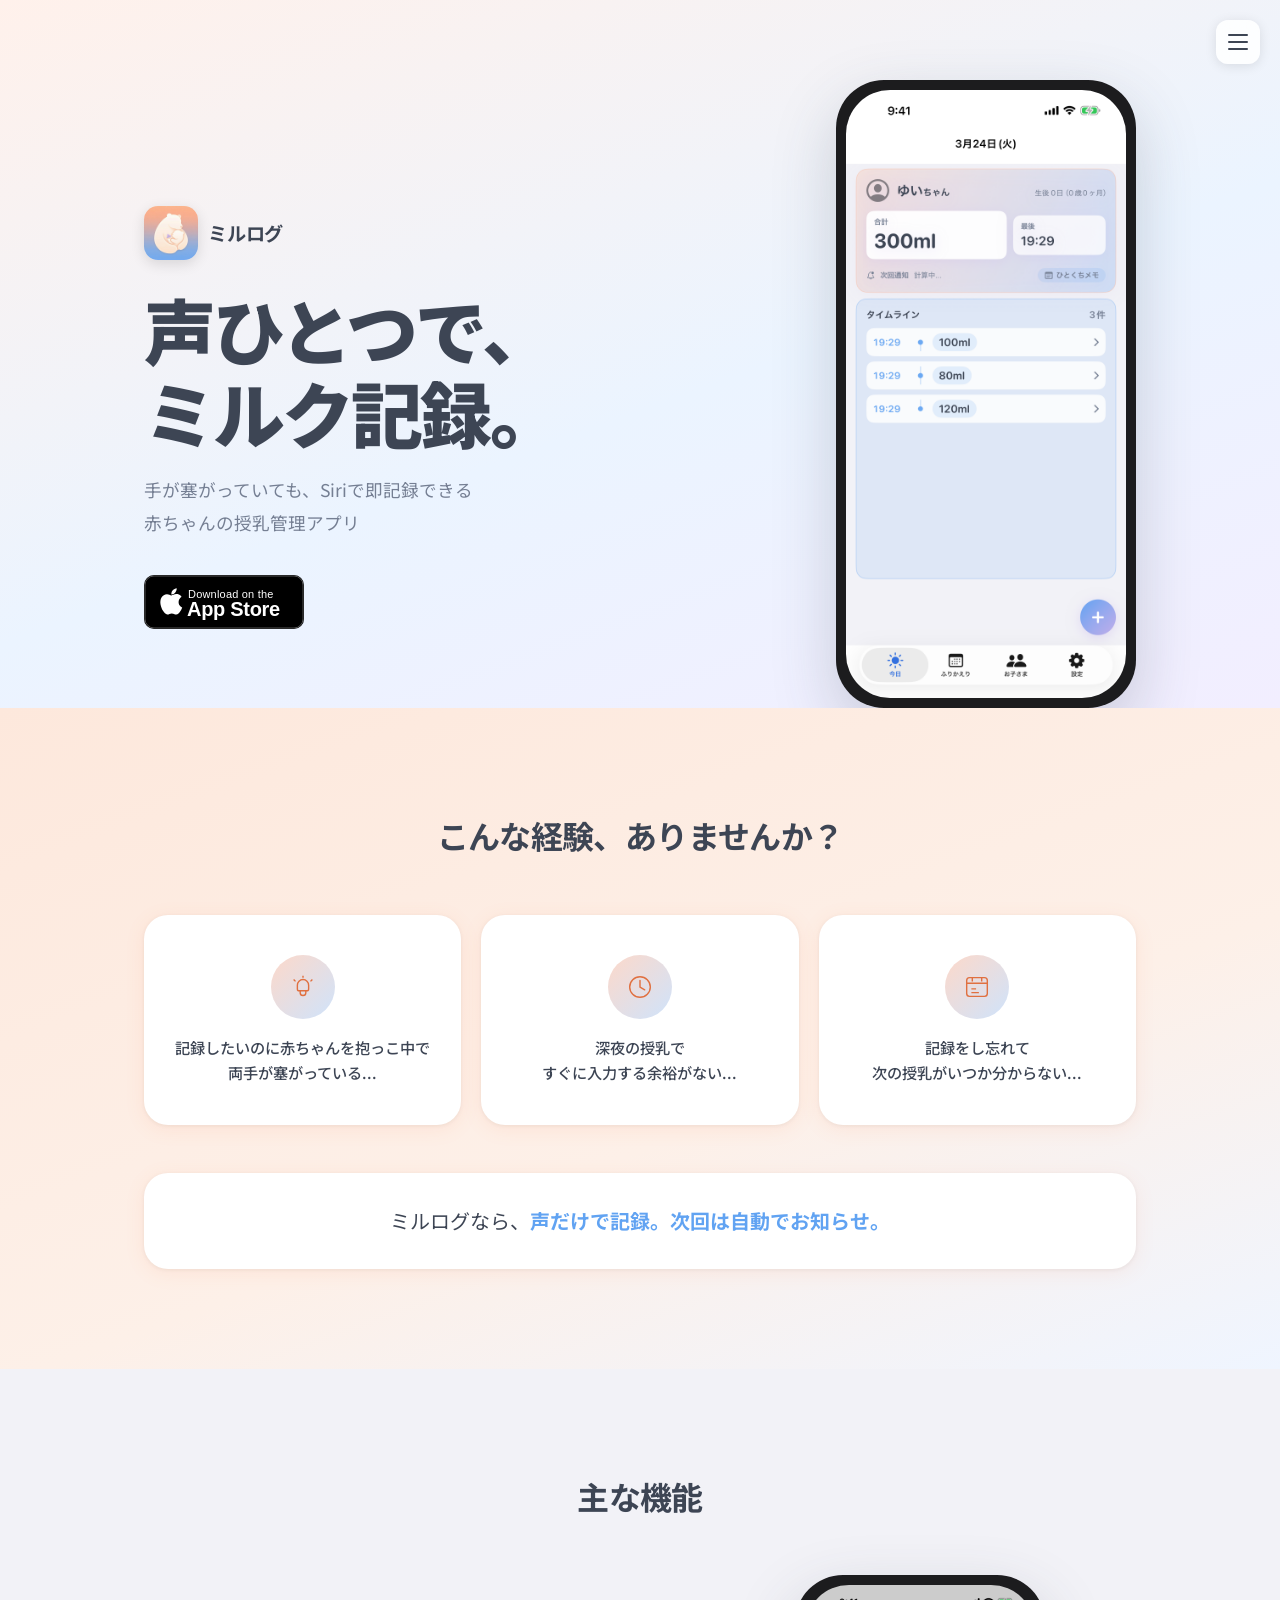
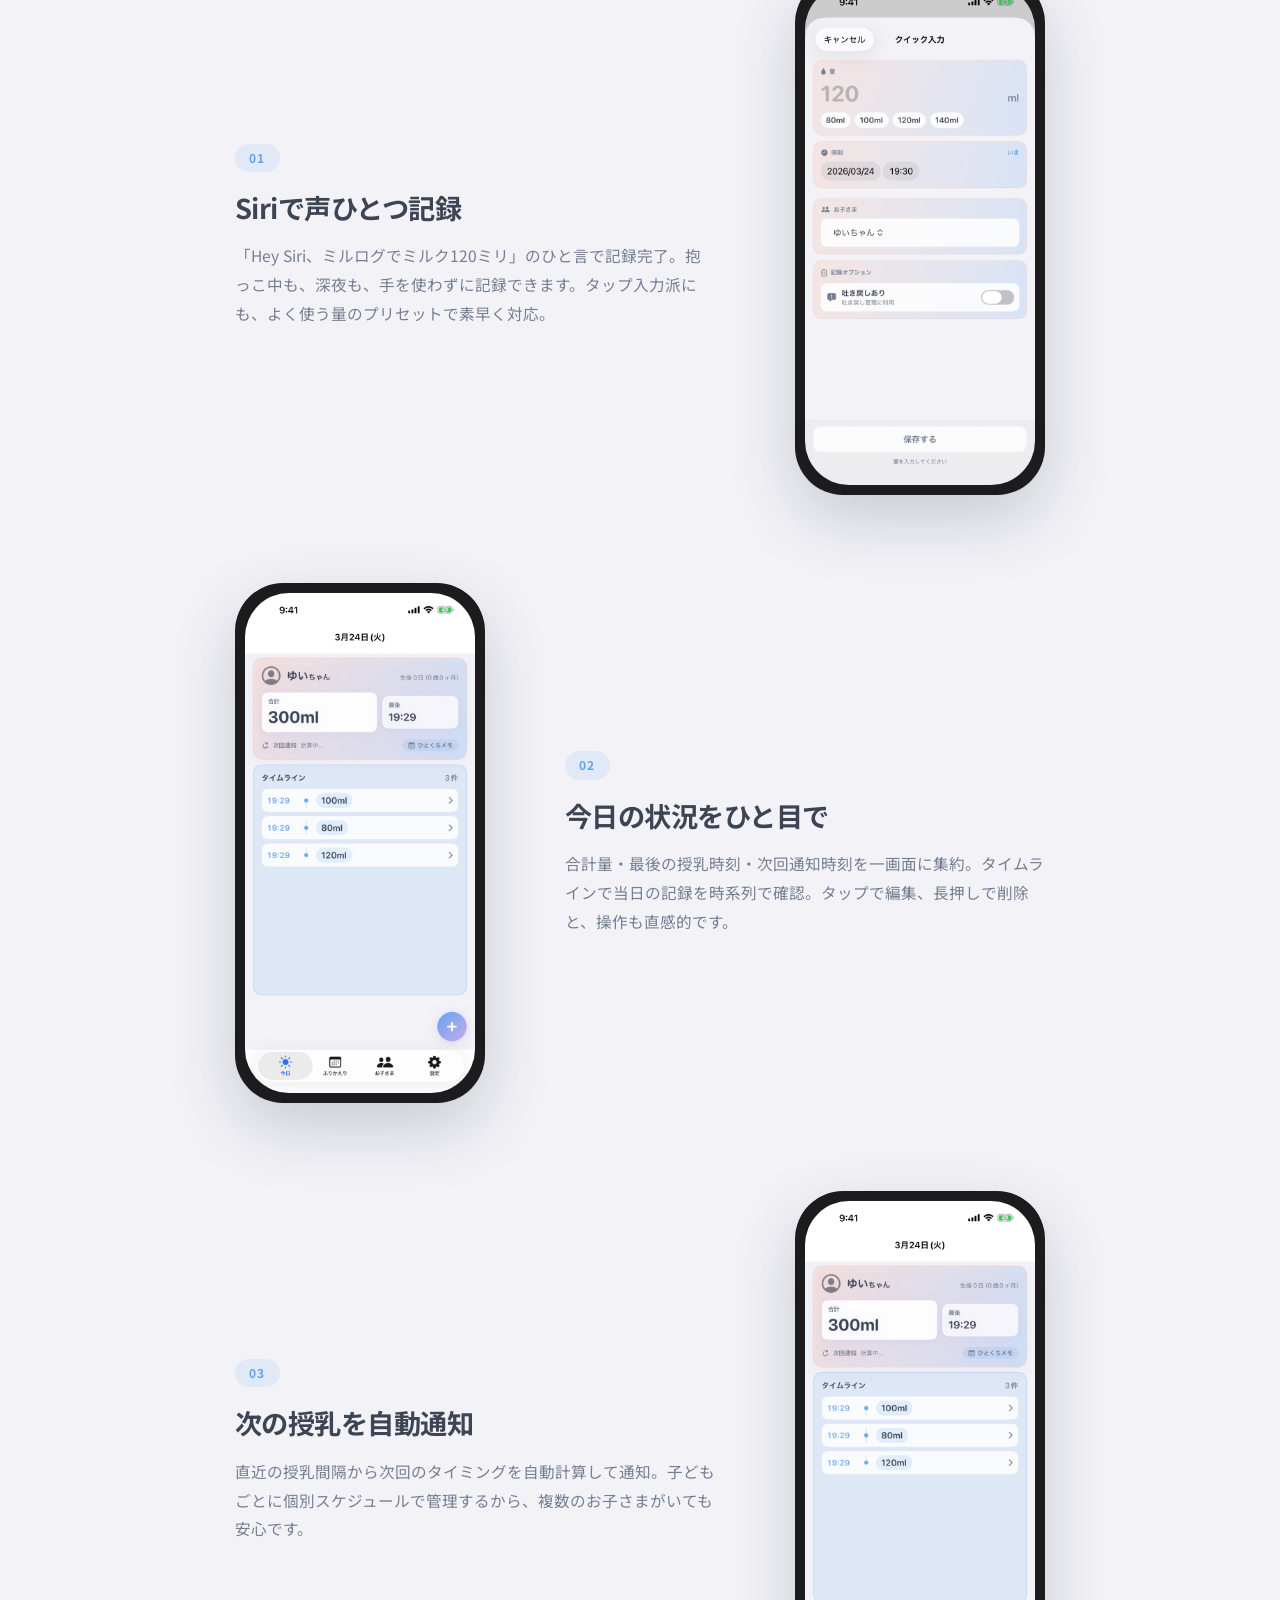
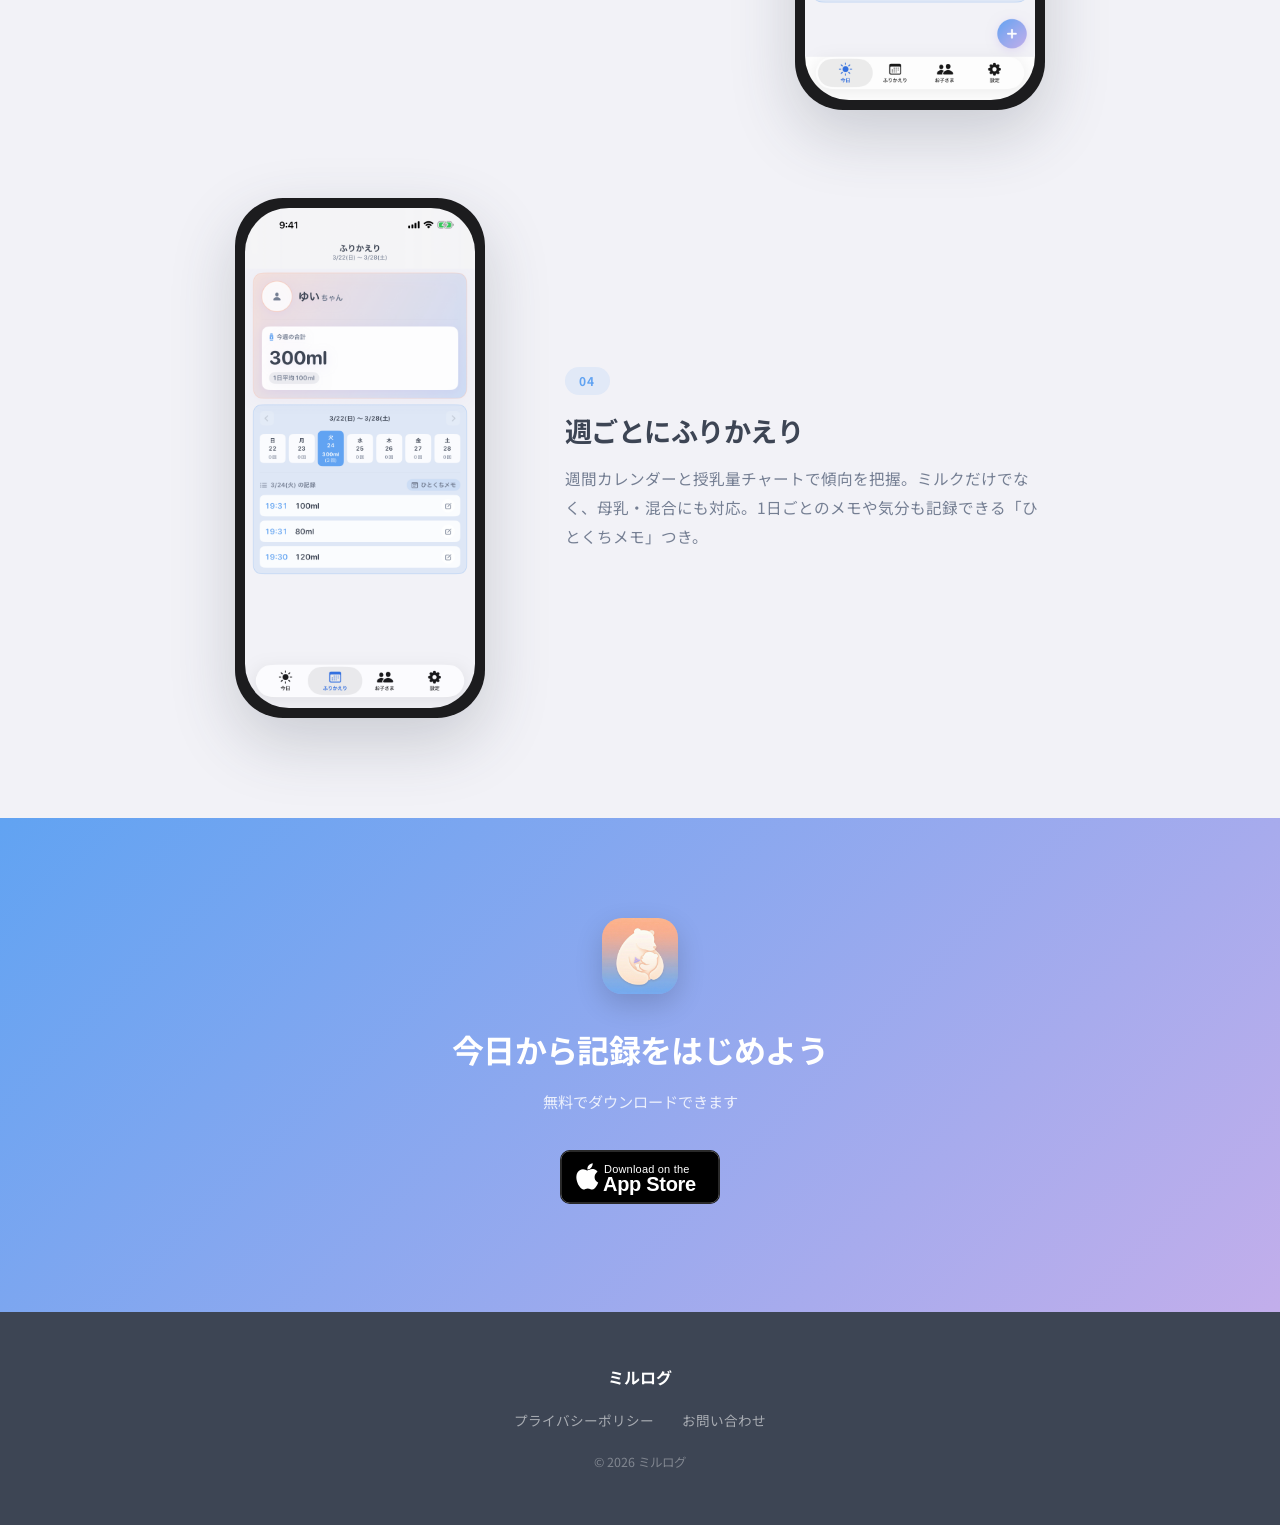
==== index.html @ da50e07a "feat: ミルログLP追加・プライバシーポリシーをprivacy/に移動 - LP (index.html / style.css) を追加 - プライバシーポリシーを docs/index.htm" ====
<!DOCTYPE html>
<html lang="ja">

<head>
  <meta charset="UTF-8">
  <meta name="viewport" content="width=device-width, initial-scale=1.0">
  <title>ミルログ - 授乳管理アプリ</title>
  <meta name="description" content="声ひとつで、ミルク記録。手が塞がっていても、Siriで即記録できる赤ちゃんの授乳管理アプリ。">
  <meta property="og:title" content="ミルログ - 授乳管理アプリ">
  <meta property="og:description" content="声ひとつで、ミルク記録。手が塞がっていても、Siriで即記録できる赤ちゃんの授乳管理アプリ。">
  <meta property="og:image" content="./assets/images/icon.png">
  <meta property="og:type" content="website">
  <meta name="twitter:card" content="summary_large_image">
  <link rel="icon" href="./assets/images/icon.png" type="image/png">
  <link rel="preconnect" href="https://fonts.googleapis.com">
  <link rel="preconnect" href="https://fonts.gstatic.com" crossorigin>
  <link href="https://fonts.googleapis.com/css2?family=Noto+Sans+JP:wght@400;500;700;900&display=swap" rel="stylesheet">
  <link rel="stylesheet" href="./style.css">
</head>

<body>

  <!-- Global Nav -->
  <header class="global-nav">
    <button class="hamburger" id="hamburger" aria-label="メニューを開く" aria-expanded="false" aria-controls="nav-menu">
      <span class="hamburger__line"></span>
      <span class="hamburger__line"></span>
      <span class="hamburger__line"></span>
    </button>
    <nav class="nav-menu" id="nav-menu" aria-hidden="true">
      <a href="#" class="nav-menu__item" id="nav-store">App Storeでダウンロード</a>
      <a href="./privacy/" class="nav-menu__item">プライバシーポリシー</a>
      <a href="https://docs.google.com/forms/d/e/1FAIpQLSebXE-oB0zj7e1wwz9V6bgFZXMlNq-PU2ME0EX8Ns8LvLQyqw/viewform"
        target="_blank" rel="noopener noreferrer" class="nav-menu__item">お問い合わせ</a>
    </nav>
  </header>
  <div class="nav-overlay" id="nav-overlay"></div>

  <!-- Hero -->
  <section class="hero">
    <div class="hero__inner container">
      <div class="hero__text">
        <div class="hero__brand">
          <img src="./assets/images/icon.png" alt="ミルログ アイコン" class="hero__app-icon">
          <span class="hero__app-name">ミルログ</span>
        </div>
        <h1 class="hero__catch">声ひとつで、<br>ミルク記録。</h1>
        <p class="hero__sub">手が塞がっていても、Siriで即記録できる<br>赤ちゃんの授乳管理アプリ</p>
        <a href="#" class="btn-badge" aria-label="App Storeからダウンロード">
          <img src="./assets/images/appstore-badge.svg" alt="Download on the App Store" class="appstore-badge">
        </a>
      </div>
      <div class="hero__mockup">
        <div class="phone-frame">
          <img src="./assets/images/screenshots/today.png" alt="ミルログ 今日の記録画面">
        </div>
      </div>
    </div>
  </section>

  <!-- Problem -->
  <section class="problem">
    <div class="container">
      <h2 class="section-title">こんな経験、ありませんか？</h2>
      <div class="problem__grid">
        <div class="problem__card">
          <div class="problem__icon-wrap">
            <svg viewBox="0 0 32 32" fill="none" stroke="currentColor" stroke-width="1.5" aria-hidden="true">
              <path d="M10 14c0-3.3 2.7-6 6-6s6 2.7 6 6v4c0 1.1-.9 2-2 2h-8c-1.1 0-2-.9-2-2v-4z" />
              <path d="M13 20v2a3 3 0 006 0v-2" />
              <path d="M16 6V4M8 10l-2-2M24 10l2-2" />
            </svg>
          </div>
          <p>記録したいのに赤ちゃんを抱っこ中で<br>両手が塞がっている...</p>
        </div>
        <div class="problem__card">
          <div class="problem__icon-wrap">
            <svg viewBox="0 0 32 32" fill="none" stroke="currentColor" stroke-width="1.5" aria-hidden="true">
              <circle cx="16" cy="16" r="11" />
              <path d="M16 9v7l5 3" stroke-linecap="round" />
            </svg>
          </div>
          <p>深夜の授乳で<br>すぐに入力する余裕がない...</p>
        </div>
        <div class="problem__card">
          <div class="problem__icon-wrap">
            <svg viewBox="0 0 32 32" fill="none" stroke="currentColor" stroke-width="1.5" aria-hidden="true">
              <rect x="5" y="6" width="22" height="20" rx="3" />
              <path d="M5 12h22M11 6v4M21 6v4M10 18h5M10 22h8" />
            </svg>
          </div>
          <p>記録をし忘れて<br>次の授乳がいつか分からない...</p>
        </div>
      </div>
      <p class="problem__resolve">ミルログなら、<strong>声だけで記録。次回は自動でお知らせ。</strong></p>
    </div>
  </section>

  <!-- Features -->
  <section class="features">
    <div class="container">
      <h2 class="section-title">主な機能</h2>

      <div class="feature">
        <div class="feature__body">
          <span class="feature__num">01</span>
          <h3 class="feature__title">Siriで声ひとつ記録</h3>
          <p class="feature__desc">「Hey Siri、ミルログでミルク120ミリ」のひと言で記録完了。抱っこ中も、深夜も、手を使わずに記録できます。タップ入力派にも、よく使う量のプリセットで素早く対応。
          </p>
        </div>
        <div class="feature__screen">
          <div class="phone-frame phone-frame--sm">
            <img src="./assets/images/screenshots/quickadd.png" alt="クイック入力画面">
          </div>
        </div>
      </div>

      <div class="feature feature--reverse">
        <div class="feature__body">
          <span class="feature__num">02</span>
          <h3 class="feature__title">今日の状況をひと目で</h3>
          <p class="feature__desc">合計量・最後の授乳時刻・次回通知時刻を一画面に集約。タイムラインで当日の記録を時系列で確認。タップで編集、長押しで削除と、操作も直感的です。</p>
        </div>
        <div class="feature__screen">
          <div class="phone-frame phone-frame--sm">
            <img src="./assets/images/screenshots/today.png" alt="今日の記録画面">
          </div>
        </div>
      </div>

      <div class="feature">
        <div class="feature__body">
          <span class="feature__num">03</span>
          <h3 class="feature__title">次の授乳を自動通知</h3>
          <p class="feature__desc">直近の授乳間隔から次回のタイミングを自動計算して通知。子どもごとに個別スケジュールで管理するから、複数のお子さまがいても安心です。</p>
        </div>
        <div class="feature__screen">
          <div class="phone-frame phone-frame--sm">
            <img src="./assets/images/screenshots/today.png" alt="次回通知表示">
          </div>
        </div>
      </div>

      <div class="feature feature--reverse">
        <div class="feature__body">
          <span class="feature__num">04</span>
          <h3 class="feature__title">週ごとにふりかえり</h3>
          <p class="feature__desc">週間カレンダーと授乳量チャートで傾向を把握。ミルクだけでなく、母乳・混合にも対応。1日ごとのメモや気分も記録できる「ひとくちメモ」つき。</p>
        </div>
        <div class="feature__screen">
          <div class="phone-frame phone-frame--sm">
            <img src="./assets/images/screenshots/history.png" alt="ふりかえり画面">
          </div>
        </div>
      </div>

    </div>
  </section>

  <!-- CTA -->
  <section class="cta-section">
    <div class="container">
      <img src="./assets/images/icon.png" alt="ミルログ" class="cta-section__icon">
      <h2 class="cta-section__title">今日から記録をはじめよう</h2>
      <p class="cta-section__sub">無料でダウンロードできます</p>
      <a href="#" class="btn-badge" aria-label="App Storeからダウンロード">
        <img src="./assets/images/appstore-badge.svg" alt="Download on the App Store" class="appstore-badge">
      </a>
    </div>
  </section>

  <!-- Footer -->
  <footer class="footer">
    <div class="container">
      <p class="footer__name">ミルログ</p>
      <nav class="footer__nav" aria-label="フッターナビゲーション">
        <a href="./privacy/">プライバシーポリシー</a>
        <a href="https://docs.google.com/forms/d/e/1FAIpQLSebXE-oB0zj7e1wwz9V6bgFZXMlNq-PU2ME0EX8Ns8LvLQyqw/viewform"
          target="_blank" rel="noopener noreferrer">お問い合わせ</a>
      </nav>
      <p class="footer__copy">&copy; 2026 ミルログ</p>
    </div>
  </footer>

  <script>
    const hamburger = document.getElementById('hamburger');
    const menu = document.getElementById('nav-menu');
    const overlay = document.getElementById('nav-overlay');

    function openMenu() {
      hamburger.classList.add('is-open');
      menu.classList.add('is-open');
      overlay.classList.add('is-open');
      hamburger.setAttribute('aria-expanded', 'true');
      menu.setAttribute('aria-hidden', 'false');
    }

    function closeMenu() {
      hamburger.classList.remove('is-open');
      menu.classList.remove('is-open');
      overlay.classList.remove('is-open');
      hamburger.setAttribute('aria-expanded', 'false');
      menu.setAttribute('aria-hidden', 'true');
    }

    hamburger.addEventListener('click', () => {
      hamburger.classList.contains('is-open') ? closeMenu() : openMenu();
    });

    overlay.addEventListener('click', closeMenu);

    menu.querySelectorAll('.nav-menu__item').forEach(item => {
      item.addEventListener('click', closeMenu);
    });
  </script>

</body>

</html>
---- style.css ----
/* ==========================================
   ミルログ LP スタイル
   ========================================== */

/* ---------- Custom Properties ---------- */
:root {
  --blue:            #61A3F2;
  --peach:           #FBB99E;
  --lavender:        #C2AEEB;
  --bg:              #F2F2F7;
  --text-primary:    #3D4554;
  --text-secondary:  #757F93;
  --white:           #FFFFFF;

  --radius-lg: 24px;
  --radius-md: 16px;
  --radius-sm: 12px;

  --shadow-card:  0 4px 24px rgba(97, 163, 242, 0.12);
  --shadow-phone: 0 24px 64px rgba(61, 69, 84, 0.22);
}

/* ---------- Reset ---------- */
*, *::before, *::after {
  box-sizing: border-box;
  margin: 0;
  padding: 0;
}

html {
  scroll-behavior: smooth;
  scroll-snap-type: y mandatory;
}

body {
  font-family: 'Noto Sans JP', -apple-system, BlinkMacSystemFont, 'Segoe UI', sans-serif;
  color: var(--text-primary);
  background: var(--white);
  line-height: 1.7;
  -webkit-font-smoothing: antialiased;
}

img {
  max-width: 100%;
  display: block;
}

a {
  color: inherit;
  text-decoration: none;
}

/* ---------- Utility ---------- */
.container {
  width: 100%;
  max-width: 1040px;
  margin: 0 auto;
  padding: 0 24px;
}

.section-title {
  font-size: clamp(1.5rem, 3.5vw, 2rem);
  font-weight: 700;
  text-align: center;
  color: var(--text-primary);
  margin-bottom: 52px;
  letter-spacing: -0.02em;
}

/* ---------- Phone Frame ---------- */
.phone-frame {
  background: #1C1C1E;
  border-radius: 48px;
  padding: 10px;
  box-shadow: var(--shadow-phone);
  width: 260px;
  margin: 0 auto;
  position: relative;
}

.phone-frame img {
  border-radius: 40px;
  width: 100%;
  display: block;
}

.phone-frame--sm {
  width: 220px;
}

/* ---------- App Store Badge ---------- */
.btn-badge {
  display: inline-block;
  transition: opacity 0.2s ease, transform 0.2s ease;
}

.btn-badge:hover {
  opacity: 0.82;
  transform: translateY(-2px);
}

.appstore-badge {
  height: 54px;
  width: auto;
  display: block;
}

/* ---------- Scroll Snap ---------- */
section,
footer {
  scroll-snap-align: start;
}

/* ---------- Global Nav ---------- */
.global-nav {
  position: fixed;
  top: 20px;
  right: 20px;
  z-index: 200;
}

/* Hamburger button */
.hamburger {
  width: 44px;
  height: 44px;
  background: rgba(255, 255, 255, 0.85);
  backdrop-filter: blur(12px);
  -webkit-backdrop-filter: blur(12px);
  border: none;
  border-radius: 12px;
  box-shadow: 0 2px 12px rgba(0, 0, 0, 0.10);
  cursor: pointer;
  display: flex;
  flex-direction: column;
  justify-content: center;
  align-items: center;
  gap: 5px;
  padding: 0;
  position: relative;
  z-index: 110;
}

.hamburger__line {
  display: block;
  width: 20px;
  height: 2px;
  background: var(--text-primary);
  border-radius: 2px;
  transition: transform 0.3s cubic-bezier(0.4, 0, 0.2, 1),
              opacity 0.3s ease,
              width 0.3s ease;
  transform-origin: center;
}

/* Open state: three lines → X */
.hamburger.is-open .hamburger__line:nth-child(1) {
  transform: translateY(7px) rotate(45deg);
}
.hamburger.is-open .hamburger__line:nth-child(2) {
  opacity: 0;
  width: 0;
}
.hamburger.is-open .hamburger__line:nth-child(3) {
  transform: translateY(-7px) rotate(-45deg);
}

/* Overlay */
.nav-overlay {
  position: fixed;
  inset: 0;
  background: rgba(61, 69, 84, 0.3);
  backdrop-filter: blur(2px);
  -webkit-backdrop-filter: blur(2px);
  opacity: 0;
  pointer-events: none;
  transition: opacity 0.3s ease;
  z-index: 150;
}

.nav-overlay.is-open {
  opacity: 1;
  pointer-events: auto;
}

/* Menu panel */
.nav-menu {
  position: absolute;
  top: calc(100% + 10px);
  right: 0;
  background: rgba(255, 255, 255, 0.96);
  backdrop-filter: blur(16px);
  -webkit-backdrop-filter: blur(16px);
  border-radius: var(--radius-md);
  box-shadow: 0 8px 32px rgba(0, 0, 0, 0.12);
  min-width: 220px;
  overflow: hidden;
  opacity: 0;
  transform: translateY(-8px) scale(0.97);
  pointer-events: none;
  transition: opacity 0.25s ease, transform 0.25s cubic-bezier(0.4, 0, 0.2, 1);
  transform-origin: top right;
}

.nav-menu.is-open {
  opacity: 1;
  transform: translateY(0) scale(1);
  pointer-events: auto;
}

.nav-menu__item {
  display: block;
  padding: 16px 20px;
  font-size: 0.9rem;
  font-weight: 500;
  color: var(--text-primary);
  border-bottom: 1px solid rgba(0, 0, 0, 0.06);
  transition: background 0.15s ease;
}

.nav-menu__item:last-child {
  border-bottom: none;
}

.nav-menu__item:hover {
  background: rgba(97, 163, 242, 0.08);
  color: var(--blue);
}

#nav-store {
  font-weight: 700;
  color: var(--blue);
}

/* ---------- Hero ---------- */
.hero {
  background: linear-gradient(160deg, #FFF1EB 0%, #EBF4FF 55%, #F2EEFF 100%);
  padding: 80px 0 0;
  overflow: hidden;
}

.hero__inner {
  display: flex;
  flex-direction: column;
  align-items: center;
  text-align: center;
  gap: 56px;
}

.hero__brand {
  display: flex;
  align-items: center;
  justify-content: center;
  gap: 10px;
  margin-bottom: 28px;
}

.hero__app-icon {
  width: 54px;
  height: 54px;
  border-radius: 14px;
  box-shadow: 0 4px 14px rgba(0, 0, 0, 0.12);
}

.hero__app-name {
  font-size: 1.2rem;
  font-weight: 700;
  color: var(--text-primary);
  letter-spacing: -0.01em;
}

.hero__catch {
  font-size: clamp(2.8rem, 8vw, 4.5rem);
  font-weight: 900;
  line-height: 1.15;
  letter-spacing: -0.04em;
  color: var(--text-primary);
  margin-bottom: 20px;
}

.hero__sub {
  font-size: clamp(0.95rem, 2vw, 1.1rem);
  color: var(--text-secondary);
  margin-bottom: 36px;
  line-height: 1.85;
}

.hero__mockup {
  padding-top: 8px;
  position: relative;
}

/* ---------- Problem ---------- */
.problem {
  background: linear-gradient(160deg, #FDE8DC 0%, #FDF0E8 60%, #EFF5FF 100%);
  padding: 100px 0;
}

.problem .section-title {
  color: var(--text-primary);
}

.problem__grid {
  display: grid;
  grid-template-columns: repeat(auto-fit, minmax(200px, 1fr));
  gap: 20px;
  margin-bottom: 48px;
}

.problem__card {
  background: var(--white);
  border-radius: var(--radius-lg);
  padding: 40px 24px;
  text-align: center;
  display: flex;
  flex-direction: column;
  align-items: center;
  gap: 16px;
  box-shadow: 0 4px 20px rgba(251, 130, 80, 0.10), 0 1px 4px rgba(0,0,0,0.06);
}

.problem__icon-wrap {
  width: 64px;
  height: 64px;
  border-radius: 50%;
  background: linear-gradient(
    135deg,
    rgba(251, 185, 158, 0.55),
    rgba(97, 163, 242, 0.30)
  );
  display: flex;
  align-items: center;
  justify-content: center;
  flex-shrink: 0;
}

.problem__icon-wrap svg {
  width: 30px;
  height: 30px;
  color: #E07040;
}

.problem__card p {
  font-size: 0.95rem;
  font-weight: 500;
  color: var(--text-primary);
  line-height: 1.65;
}

.problem__resolve {
  text-align: center;
  font-size: clamp(1.05rem, 2.5vw, 1.25rem);
  color: var(--text-primary);
  padding: 32px 28px;
  background: var(--white);
  border-radius: var(--radius-lg);
  line-height: 1.6;
  box-shadow: 0 4px 20px rgba(251, 130, 80, 0.10), 0 1px 4px rgba(0,0,0,0.06);
}

.problem__resolve strong {
  color: var(--blue);
}

/* ---------- Features ---------- */
.features {
  background: var(--bg);
  padding: 100px 0;
}

.feature {
  display: flex;
  flex-direction: column;
  align-items: center;
  gap: 44px;
  margin-bottom: 88px;
}

.feature:last-child {
  margin-bottom: 0;
}

.feature__body {
  text-align: center;
  max-width: 480px;
}

.feature__num {
  display: inline-block;
  font-size: 0.75rem;
  font-weight: 700;
  letter-spacing: 0.12em;
  color: var(--blue);
  background: rgba(97, 163, 242, 0.12);
  padding: 4px 14px;
  border-radius: 100px;
  margin-bottom: 18px;
}

.feature__title {
  font-size: clamp(1.3rem, 3vw, 1.7rem);
  font-weight: 700;
  letter-spacing: -0.02em;
  margin-bottom: 16px;
  color: var(--text-primary);
  line-height: 1.3;
}

.feature__desc {
  font-size: 0.975rem;
  color: var(--text-secondary);
  line-height: 1.85;
}

/* ---------- Privacy ---------- */
.privacy-section {
  background: var(--white);
  padding: 100px 0;
}

.privacy-card {
  max-width: 540px;
  margin: 0 auto;
  text-align: center;
  background: var(--bg);
  border-radius: var(--radius-lg);
  padding: 60px 44px;
  box-shadow: var(--shadow-card);
}

.privacy-card__icon {
  margin: 0 auto 28px;
  width: 60px;
  height: 60px;
}

.privacy-card__icon svg {
  width: 100%;
  height: 100%;
}

.privacy-card__title {
  font-size: clamp(1.3rem, 3vw, 1.7rem);
  font-weight: 700;
  letter-spacing: -0.02em;
  margin-bottom: 20px;
  line-height: 1.4;
  color: var(--text-primary);
}

.privacy-card__desc {
  font-size: 0.95rem;
  color: var(--text-secondary);
  line-height: 1.85;
  margin-bottom: 28px;
}

.link-text {
  color: var(--blue);
  font-size: 0.9rem;
  font-weight: 500;
  transition: opacity 0.2s;
}

.link-text:hover {
  opacity: 0.65;
}

/* ---------- CTA ---------- */
.cta-section {
  background: linear-gradient(135deg, var(--blue) 0%, var(--lavender) 100%);
  padding: 100px 0;
  text-align: center;
  color: var(--white);
}

.cta-section__icon {
  width: 76px;
  height: 76px;
  border-radius: 20px;
  box-shadow: 0 10px 28px rgba(0, 0, 0, 0.16);
  margin: 0 auto 28px;
}

.cta-section__title {
  font-size: clamp(1.5rem, 3.5vw, 2rem);
  font-weight: 700;
  letter-spacing: -0.02em;
  margin-bottom: 12px;
}

.cta-section__sub {
  font-size: 0.95rem;
  opacity: 0.82;
  margin-bottom: 36px;
}


/* ---------- Footer ---------- */
.footer {
  background: var(--text-primary);
  color: rgba(255, 255, 255, 0.55);
  padding: 52px 0;
  text-align: center;
}

.footer__name {
  font-size: 1rem;
  font-weight: 700;
  color: var(--white);
  margin-bottom: 18px;
}

.footer__nav {
  display: flex;
  justify-content: center;
  gap: 28px;
  margin-bottom: 20px;
  flex-wrap: wrap;
}

.footer__nav a {
  font-size: 0.85rem;
  color: rgba(255, 255, 255, 0.55);
  transition: color 0.2s;
}

.footer__nav a:hover {
  color: var(--white);
}

.footer__copy {
  font-size: 0.78rem;
  color: rgba(255, 255, 255, 0.35);
}

/* ---------- Mobile ---------- */
@media (max-width: 767px) {
  .hero {
    padding: 56px 0 0;
  }

  .hero__catch {
    font-size: 2.4rem;
  }

  .hero__sub {
    font-size: 0.9rem;
  }

  .problem,
  .features,
  .privacy-section,
  .cta-section {
    padding: 64px 0;
  }

  .section-title {
    margin-bottom: 36px;
  }

  .problem__card {
    padding: 28px 20px;
  }

  .problem__resolve {
    padding: 24px 20px;
  }

  .feature {
    gap: 32px;
    margin-bottom: 56px;
  }

  .privacy-card {
    padding: 40px 28px;
  }

  .cta-section__icon {
    width: 60px;
    height: 60px;
  }
}

/* ---------- Desktop ---------- */
@media (min-width: 768px) {
  .hero__inner {
    flex-direction: row;
    text-align: left;
    align-items: flex-end;
    justify-content: space-between;
    gap: 40px;
  }

  .hero__text {
    flex: 1;
    max-width: 520px;
    padding-bottom: 72px;
  }

  .hero__brand {
    justify-content: flex-start;
  }

  .hero__mockup {
    flex-shrink: 0;
    padding-top: 0;
    align-self: flex-end;
  }

  .feature {
    flex-direction: row;
    text-align: left;
    gap: 80px;
    align-items: center;
    justify-content: center;
  }

  .feature--reverse {
    flex-direction: row-reverse;
  }

  .feature__body {
    text-align: left;
    flex: 1;
  }

  .feature__screen {
    flex-shrink: 0;
  }
}

@media (min-width: 1024px) {
  .phone-frame {
    width: 300px;
  }

  .phone-frame img {
    border-radius: 44px;
  }

  .phone-frame--sm {
    width: 250px;
  }
}
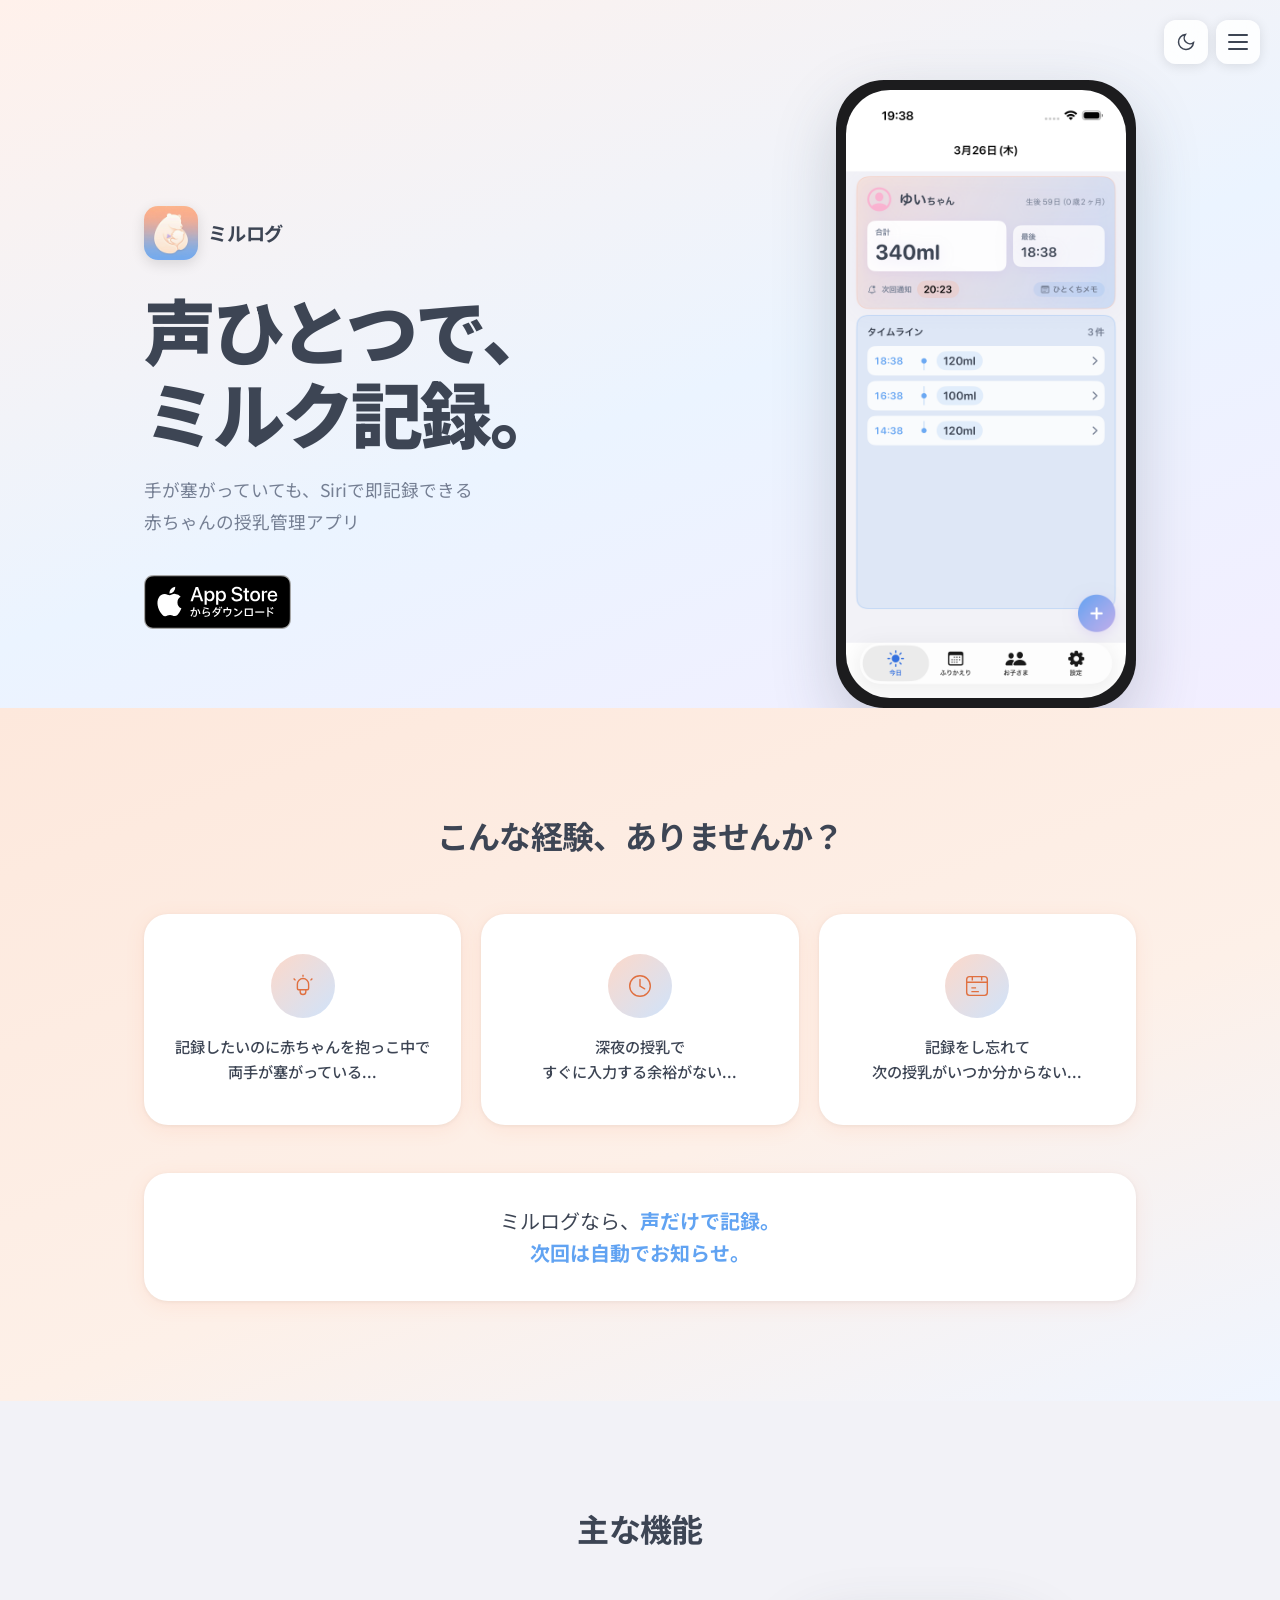
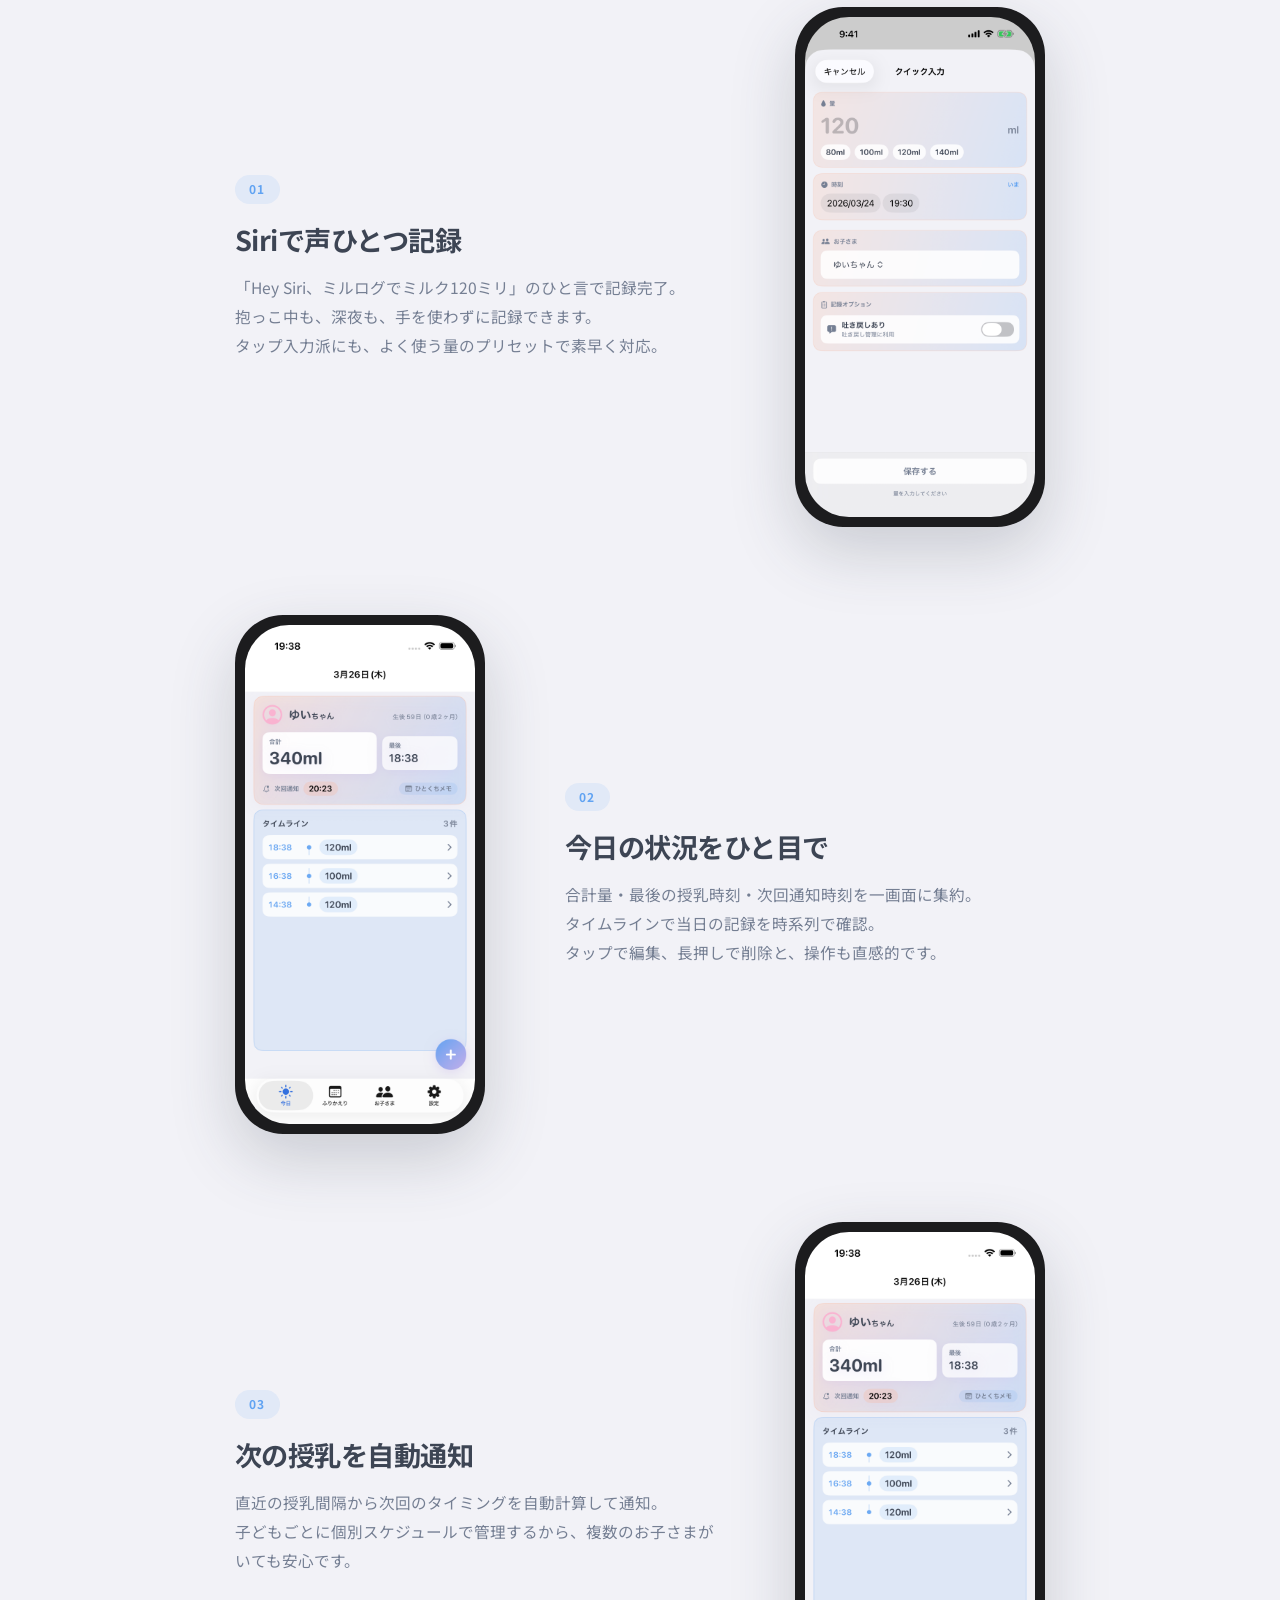
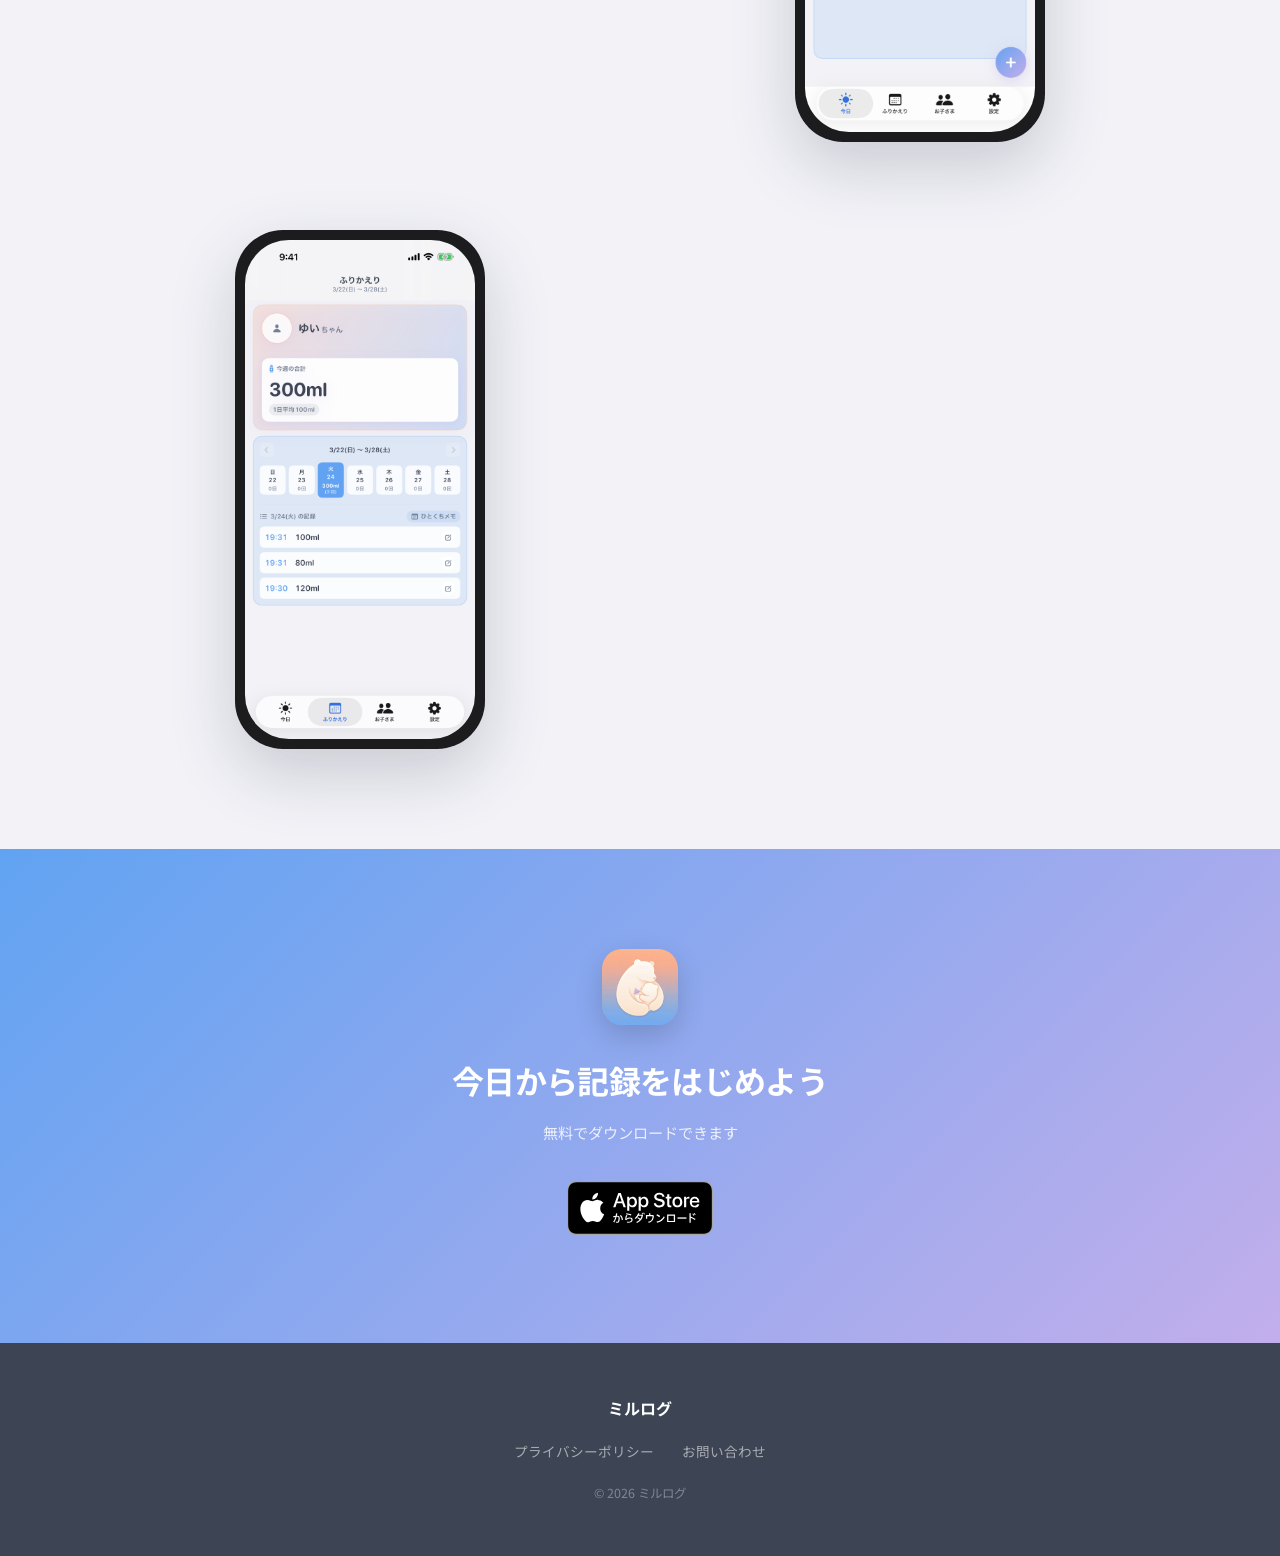
==== commit 32000f3f: "feat: ダークモード対応・テーマトグル・UI改善 - 公式App Storeバッジ（黒・白）に差し替え - ダーク/ライト切替トグルボタンを追加（localStorage保存） - ダークモードを" ====
--- a/index.html
+++ b/index.html
@@ -2,6 +2,14 @@
 <html lang="ja">
 
 <head>
+  <!-- Google tag (gtag.js) -->
+  <script async src="https://www.googletagmanager.com/gtag/js?id=G-CSY64VDM5P"></script>
+  <script>
+    window.dataLayer = window.dataLayer || [];
+    function gtag(){dataLayer.push(arguments);}
+    gtag('js', new Date());
+    gtag('config', 'G-CSY64VDM5P');
+  </script>
   <meta charset="UTF-8">
   <meta name="viewport" content="width=device-width, initial-scale=1.0">
   <title>ミルログ - 授乳管理アプリ</title>
@@ -22,13 +30,21 @@
 
   <!-- Global Nav -->
   <header class="global-nav">
+    <button class="theme-toggle" id="theme-toggle" aria-label="ダークモード切替">
+      <svg class="theme-toggle__sun" viewBox="0 0 24 24" fill="none" stroke="currentColor" stroke-width="1.8" aria-hidden="true">
+        <circle cx="12" cy="12" r="4"/><path d="M12 2v2M12 20v2M4.22 4.22l1.42 1.42M18.36 18.36l1.42 1.42M2 12h2M20 12h2M4.22 19.78l1.42-1.42M18.36 5.64l1.42-1.42"/>
+      </svg>
+      <svg class="theme-toggle__moon" viewBox="0 0 24 24" fill="none" stroke="currentColor" stroke-width="1.8" aria-hidden="true">
+        <path d="M21 12.79A9 9 0 1111.21 3 7 7 0 0021 12.79z"/>
+      </svg>
+    </button>
     <button class="hamburger" id="hamburger" aria-label="メニューを開く" aria-expanded="false" aria-controls="nav-menu">
       <span class="hamburger__line"></span>
       <span class="hamburger__line"></span>
       <span class="hamburger__line"></span>
     </button>
     <nav class="nav-menu" id="nav-menu" aria-hidden="true">
-      <a href="#" class="nav-menu__item" id="nav-store">App Storeでダウンロード</a>
+      <a href="https://apps.apple.com/app/id6761168385" target="_blank" rel="noopener noreferrer" class="nav-menu__item" id="nav-store">App Storeでダウンロード</a>
       <a href="./privacy/" class="nav-menu__item">プライバシーポリシー</a>
       <a href="https://docs.google.com/forms/d/e/1FAIpQLSebXE-oB0zj7e1wwz9V6bgFZXMlNq-PU2ME0EX8Ns8LvLQyqw/viewform"
         target="_blank" rel="noopener noreferrer" class="nav-menu__item">お問い合わせ</a>
@@ -46,13 +62,13 @@
         </div>
         <h1 class="hero__catch">声ひとつで、<br>ミルク記録。</h1>
         <p class="hero__sub">手が塞がっていても、Siriで即記録できる<br>赤ちゃんの授乳管理アプリ</p>
-        <a href="#" class="btn-badge" aria-label="App Storeからダウンロード">
-          <img src="./assets/images/appstore-badge.svg" alt="Download on the App Store" class="appstore-badge">
+        <a href="https://apps.apple.com/app/id6761168385" target="_blank" rel="noopener noreferrer" class="btn-badge" aria-label="App Storeからダウンロード">
+          <img src="./assets/images/appstore-badge.svg" data-light-src="./assets/images/appstore-badge.svg" data-dark-src="./assets/images/appstore-badge-white.svg" alt="Download on the App Store" class="appstore-badge">
         </a>
       </div>
       <div class="hero__mockup">
         <div class="phone-frame">
-          <img src="./assets/images/screenshots/today.png" alt="ミルログ 今日の記録画面">
+          <img src="./assets/images/screenshots/today.png" data-light-src="./assets/images/screenshots/today.png" data-dark-src="./assets/images/screenshots/darkmode/today.png" alt="ミルログ 今日の記録画面">
         </div>
       </div>
     </div>
@@ -92,7 +108,7 @@
           <p>記録をし忘れて<br>次の授乳がいつか分からない...</p>
         </div>
       </div>
-      <p class="problem__resolve">ミルログなら、<strong>声だけで記録。次回は自動でお知らせ。</strong></p>
+      <p class="problem__resolve">ミルログなら、<strong>声だけで記録。<br>次回は自動でお知らせ。</strong></p>
     </div>
   </section>
 
@@ -105,12 +121,12 @@
         <div class="feature__body">
           <span class="feature__num">01</span>
           <h3 class="feature__title">Siriで声ひとつ記録</h3>
-          <p class="feature__desc">「Hey Siri、ミルログでミルク120ミリ」のひと言で記録完了。抱っこ中も、深夜も、手を使わずに記録できます。タップ入力派にも、よく使う量のプリセットで素早く対応。
+          <p class="feature__desc">「Hey Siri、ミルログでミルク120ミリ」のひと言で記録完了。<br>抱っこ中も、深夜も、手を使わずに記録できます。<br>タップ入力派にも、よく使う量のプリセットで素早く対応。
           </p>
         </div>
         <div class="feature__screen">
           <div class="phone-frame phone-frame--sm">
-            <img src="./assets/images/screenshots/quickadd.png" alt="クイック入力画面">
+            <img src="./assets/images/screenshots/quickadd.png" data-light-src="./assets/images/screenshots/quickadd.png" data-dark-src="./assets/images/screenshots/darkmode/quickadd.png" alt="クイック入力画面">
           </div>
         </div>
       </div>
@@ -119,11 +135,11 @@
         <div class="feature__body">
           <span class="feature__num">02</span>
           <h3 class="feature__title">今日の状況をひと目で</h3>
-          <p class="feature__desc">合計量・最後の授乳時刻・次回通知時刻を一画面に集約。タイムラインで当日の記録を時系列で確認。タップで編集、長押しで削除と、操作も直感的です。</p>
-        </div>
-        <div class="feature__screen">
-          <div class="phone-frame phone-frame--sm">
-            <img src="./assets/images/screenshots/today.png" alt="今日の記録画面">
+          <p class="feature__desc">合計量・最後の授乳時刻・次回通知時刻を一画面に集約。<br>タイムラインで当日の記録を時系列で確認。<br>タップで編集、長押しで削除と、操作も直感的です。</p>
+        </div>
+        <div class="feature__screen">
+          <div class="phone-frame phone-frame--sm">
+            <img src="./assets/images/screenshots/today.png" data-light-src="./assets/images/screenshots/today.png" data-dark-src="./assets/images/screenshots/darkmode/today.png" alt="今日の記録画面">
           </div>
         </div>
       </div>
@@ -132,11 +148,11 @@
         <div class="feature__body">
           <span class="feature__num">03</span>
           <h3 class="feature__title">次の授乳を自動通知</h3>
-          <p class="feature__desc">直近の授乳間隔から次回のタイミングを自動計算して通知。子どもごとに個別スケジュールで管理するから、複数のお子さまがいても安心です。</p>
-        </div>
-        <div class="feature__screen">
-          <div class="phone-frame phone-frame--sm">
-            <img src="./assets/images/screenshots/today.png" alt="次回通知表示">
+          <p class="feature__desc">直近の授乳間隔から次回のタイミングを自動計算して通知。<br>子どもごとに個別スケジュールで管理するから、複数のお子さまがいても安心です。</p>
+        </div>
+        <div class="feature__screen">
+          <div class="phone-frame phone-frame--sm">
+            <img src="./assets/images/screenshots/today.png" data-light-src="./assets/images/screenshots/today.png" data-dark-src="./assets/images/screenshots/darkmode/today.png" alt="次回通知表示">
           </div>
         </div>
       </div>
@@ -145,11 +161,11 @@
         <div class="feature__body">
           <span class="feature__num">04</span>
           <h3 class="feature__title">週ごとにふりかえり</h3>
-          <p class="feature__desc">週間カレンダーと授乳量チャートで傾向を把握。ミルクだけでなく、母乳・混合にも対応。1日ごとのメモや気分も記録できる「ひとくちメモ」つき。</p>
-        </div>
-        <div class="feature__screen">
-          <div class="phone-frame phone-frame--sm">
-            <img src="./assets/images/screenshots/history.png" alt="ふりかえり画面">
+          <p class="feature__desc">週間カレンダーと授乳量チャートで傾向を把握。<br>ミルクだけでなく、母乳・混合にも対応。<br>1日ごとのメモや気分も記録できる「ひとくちメモ」つき。</p>
+        </div>
+        <div class="feature__screen">
+          <div class="phone-frame phone-frame--sm">
+            <img src="./assets/images/screenshots/history.png" data-light-src="./assets/images/screenshots/history.png" data-dark-src="./assets/images/screenshots/darkmode/history.png" alt="ふりかえり画面">
           </div>
         </div>
       </div>
@@ -163,8 +179,8 @@
       <img src="./assets/images/icon.png" alt="ミルログ" class="cta-section__icon">
       <h2 class="cta-section__title">今日から記録をはじめよう</h2>
       <p class="cta-section__sub">無料でダウンロードできます</p>
-      <a href="#" class="btn-badge" aria-label="App Storeからダウンロード">
-        <img src="./assets/images/appstore-badge.svg" alt="Download on the App Store" class="appstore-badge">
+      <a href="https://apps.apple.com/app/id6761168385" target="_blank" rel="noopener noreferrer" class="btn-badge" aria-label="App Storeからダウンロード">
+        <img src="./assets/images/appstore-badge.svg" data-light-src="./assets/images/appstore-badge.svg" data-dark-src="./assets/images/appstore-badge-white.svg" alt="Download on the App Store" class="appstore-badge">
       </a>
     </div>
   </section>
@@ -183,6 +199,7 @@
   </footer>
 
   <script>
+    // --- Hamburger ---
     const hamburger = document.getElementById('hamburger');
     const menu = document.getElementById('nav-menu');
     const overlay = document.getElementById('nav-overlay');
@@ -206,12 +223,53 @@
     hamburger.addEventListener('click', () => {
       hamburger.classList.contains('is-open') ? closeMenu() : openMenu();
     });
-
     overlay.addEventListener('click', closeMenu);
-
     menu.querySelectorAll('.nav-menu__item').forEach(item => {
       item.addEventListener('click', closeMenu);
     });
+
+    // --- Theme Toggle ---
+    const themeToggle = document.getElementById('theme-toggle');
+    const STORAGE_KEY = 'millog-theme';
+
+    function getSystemTheme() {
+      return window.matchMedia('(prefers-color-scheme: dark)').matches ? 'dark' : 'light';
+    }
+
+    function applyTheme(theme) {
+      document.documentElement.dataset.theme = theme;
+      document.querySelectorAll('img[data-dark-src]').forEach(img => {
+        img.src = theme === 'dark' ? img.dataset.darkSrc : img.dataset.lightSrc;
+      });
+    }
+
+    // 初期テーマ（保存済み優先、なければシステム設定）
+    applyTheme(localStorage.getItem(STORAGE_KEY) || getSystemTheme());
+
+    themeToggle.addEventListener('click', () => {
+      const next = document.documentElement.dataset.theme === 'dark' ? 'light' : 'dark';
+      localStorage.setItem(STORAGE_KEY, next);
+      applyTheme(next);
+    });
+
+    // システム設定変更を検知（手動設定がない場合のみ追従）
+    window.matchMedia('(prefers-color-scheme: dark)').addEventListener('change', e => {
+      if (!localStorage.getItem(STORAGE_KEY)) {
+        applyTheme(e.matches ? 'dark' : 'light');
+      }
+    });
+
+    // --- Scroll Reveal ---
+    const observer = new IntersectionObserver((entries) => {
+      entries.forEach(entry => {
+        if (entry.isIntersecting) {
+          entry.target.classList.add('is-visible');
+          observer.unobserve(entry.target);
+        }
+      });
+    }, { threshold: 0.2 });
+
+    document.querySelectorAll('.feature__body').forEach(el => observer.observe(el));
   </script>
 
 </body>
--- a/style.css
+++ b/style.css
@@ -117,6 +117,9 @@
   top: 20px;
   right: 20px;
   z-index: 200;
+  display: flex;
+  align-items: center;
+  gap: 8px;
 }
 
 /* Hamburger button */
@@ -382,6 +385,14 @@
 .feature__body {
   text-align: center;
   max-width: 480px;
+  opacity: 0;
+  transform: translateY(24px);
+  transition: opacity 0.6s ease, transform 0.6s ease;
+}
+
+.feature__body.is-visible {
+  opacity: 1;
+  transform: translateY(0);
 }
 
 .feature__num {
@@ -535,6 +546,10 @@
 
 /* ---------- Mobile ---------- */
 @media (max-width: 767px) {
+  html {
+    font-size: 81.25%; /* 16px → 13px、rem全体を約18.75%縮小 */
+  }
+
   .hero {
     padding: 56px 0 0;
   }
@@ -642,3 +657,154 @@
     width: 250px;
   }
 }
+
+/* ---------- Theme Toggle Button ---------- */
+.theme-toggle {
+  width: 44px;
+  height: 44px;
+  background: rgba(255, 255, 255, 0.85);
+  backdrop-filter: blur(12px);
+  -webkit-backdrop-filter: blur(12px);
+  border: none;
+  border-radius: 12px;
+  box-shadow: 0 2px 12px rgba(0, 0, 0, 0.10);
+  cursor: pointer;
+  display: flex;
+  align-items: center;
+  justify-content: center;
+  color: var(--text-primary);
+  position: relative;
+  z-index: 110;
+}
+
+.theme-toggle svg {
+  width: 20px;
+  height: 20px;
+  position: absolute;
+  transition: opacity 0.2s ease, transform 0.2s ease;
+}
+
+/* ライト時: moon表示、sun非表示 */
+.theme-toggle__sun  { opacity: 0; transform: scale(0.7); }
+.theme-toggle__moon { opacity: 1; transform: scale(1); }
+
+/* ダーク時: sun表示、moon非表示 */
+html[data-theme="dark"] .theme-toggle__sun  { opacity: 1; transform: scale(1); }
+html[data-theme="dark"] .theme-toggle__moon { opacity: 0; transform: scale(0.7); }
+
+/* ---------- Dark Mode ---------- */
+@media (prefers-color-scheme: dark) {
+  html:not([data-theme="light"]) .theme-toggle {
+    background: rgba(255, 255, 255, 0.08);
+    box-shadow: 0 2px 12px rgba(0, 0, 0, 0.3);
+  }
+  html:not([data-theme="light"]) .theme-toggle__sun  { opacity: 1; transform: scale(1); }
+  html:not([data-theme="light"]) .theme-toggle__moon { opacity: 0; transform: scale(0.7); }
+}
+
+html[data-theme="dark"] .theme-toggle {
+  background: rgba(255, 255, 255, 0.08);
+  box-shadow: 0 2px 12px rgba(0, 0, 0, 0.3);
+}
+
+@media (prefers-color-scheme: dark) {
+  html:not([data-theme="light"]) {
+    --blue:            #8AC2F7;
+    --peach:           #F1A694;
+    --lavender:        #A08DE6;
+    --bg:              #1C1C1E;
+    --white:           #2C2C2E;
+    --text-primary:    rgba(255, 255, 255, 0.90);
+    --text-secondary:  rgba(255, 255, 255, 0.68);
+    --shadow-card:     0 4px 24px rgba(0, 0, 0, 0.34);
+    --shadow-phone:    0 24px 64px rgba(0, 0, 0, 0.5);
+  }
+  html:not([data-theme="light"]) body { background: var(--bg); }
+  html:not([data-theme="light"]) .hero {
+    background: linear-gradient(160deg, rgba(241,166,148,0.26) 0%, rgba(138,194,247,0.22) 55%, rgba(160,141,230,0.18) 100%);
+  }
+  html:not([data-theme="light"]) .problem {
+    background: linear-gradient(160deg, rgba(241,166,148,0.20) 0%, rgba(241,166,148,0.14) 60%, rgba(138,194,247,0.16) 100%);
+  }
+  html:not([data-theme="light"]) .problem__card,
+  html:not([data-theme="light"]) .problem__resolve {
+    background: rgba(138,194,247,0.12);
+    box-shadow: 0 4px 20px rgba(0,0,0,0.34), 0 1px 4px rgba(0,0,0,0.2);
+    border: 1px solid rgba(138,194,247,0.34);
+  }
+  html:not([data-theme="light"]) .hamburger {
+    background: rgba(255,255,255,0.08);
+    box-shadow: 0 2px 12px rgba(0,0,0,0.3);
+  }
+  html:not([data-theme="light"]) .nav-menu {
+    background: rgba(44,44,46,0.96);
+    box-shadow: 0 8px 32px rgba(0,0,0,0.4);
+  }
+  html:not([data-theme="light"]) .nav-menu__item { border-bottom-color: rgba(255,255,255,0.06); }
+  html:not([data-theme="light"]) .nav-overlay { background: rgba(0,0,0,0.5); }
+  html:not([data-theme="light"]) .cta-section {
+    background: linear-gradient(135deg, #8AC2F7 0%, #A08DE6 100%);
+  }
+  html:not([data-theme="light"]) .footer {
+    background: #111113;
+  }
+  html:not([data-theme="light"]) .cta-section {
+    color: #FFFFFF;
+  }
+  html:not([data-theme="light"]) .footer__name {
+    color: #FFFFFF;
+  }
+  html:not([data-theme="light"]) .footer__nav a:hover {
+    color: #FFFFFF;
+  }
+}
+
+html[data-theme="dark"] {
+  --blue:            #8AC2F7;
+  --peach:           #F1A694;
+  --lavender:        #A08DE6;
+  --bg:              #1C1C1E;
+  --white:           #2C2C2E;
+  --text-primary:    rgba(255, 255, 255, 0.90);
+  --text-secondary:  rgba(255, 255, 255, 0.68);
+  --shadow-card:     0 4px 24px rgba(0, 0, 0, 0.34);
+  --shadow-phone:    0 24px 64px rgba(0, 0, 0, 0.5);
+}
+html[data-theme="dark"] body { background: var(--bg); }
+html[data-theme="dark"] .hero {
+  background: linear-gradient(160deg, rgba(241,166,148,0.26) 0%, rgba(138,194,247,0.22) 55%, rgba(160,141,230,0.18) 100%);
+}
+html[data-theme="dark"] .problem {
+  background: linear-gradient(160deg, rgba(241,166,148,0.20) 0%, rgba(241,166,148,0.14) 60%, rgba(138,194,247,0.16) 100%);
+}
+html[data-theme="dark"] .problem__card,
+html[data-theme="dark"] .problem__resolve {
+  background: rgba(138,194,247,0.12);
+  box-shadow: 0 4px 20px rgba(0,0,0,0.34), 0 1px 4px rgba(0,0,0,0.2);
+  border: 1px solid rgba(138,194,247,0.34);
+}
+html[data-theme="dark"] .hamburger {
+  background: rgba(255,255,255,0.08);
+  box-shadow: 0 2px 12px rgba(0,0,0,0.3);
+}
+html[data-theme="dark"] .nav-menu {
+  background: rgba(44,44,46,0.96);
+  box-shadow: 0 8px 32px rgba(0,0,0,0.4);
+}
+html[data-theme="dark"] .nav-menu__item { border-bottom-color: rgba(255,255,255,0.06); }
+html[data-theme="dark"] .nav-overlay { background: rgba(0,0,0,0.5); }
+html[data-theme="dark"] .cta-section {
+  background: linear-gradient(135deg, #8AC2F7 0%, #A08DE6 100%);
+}
+html[data-theme="dark"] .footer {
+  background: #111113;
+}
+html[data-theme="dark"] .cta-section {
+  color: #FFFFFF;
+}
+html[data-theme="dark"] .footer__name {
+  color: #FFFFFF;
+}
+html[data-theme="dark"] .footer__nav a:hover {
+  color: #FFFFFF;
+}
